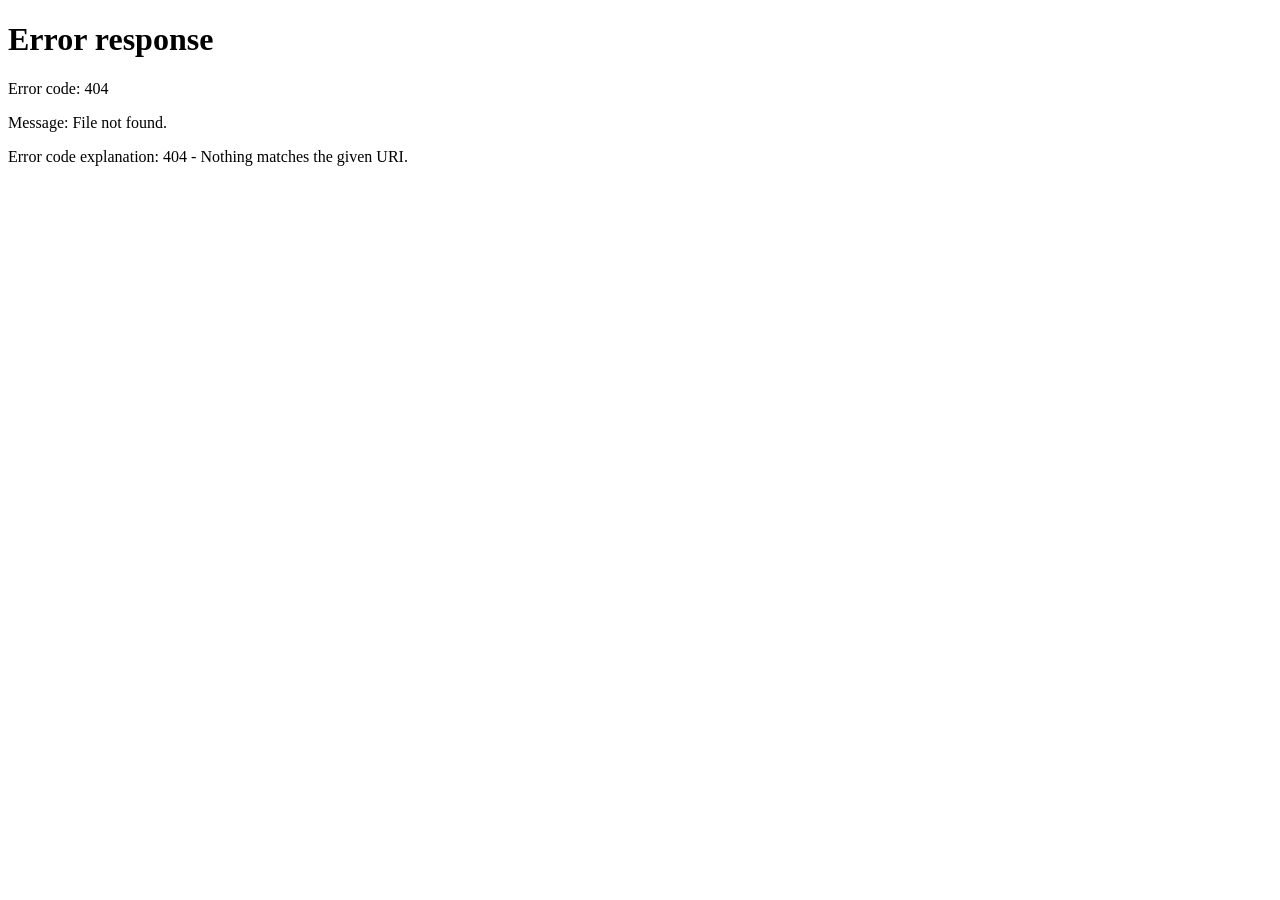
==== index.html @ 043a86d4 "Create index.html" ====
<!DOCTYPE html>
<html lang="en">

<head>
    <meta charset="UTF-8">
    <title>Redirecting to Dashboard...</title>
    <meta http-equiv="refresh" content="0; url=pages/dashboard.html">
    <script>
        window.location.href = "dashboard.html";
    </script>
</head>

<body>
    <p>If you are not redirected automatically, please follow this link: <a href="dashboard.html">Dashboard</a>.</p>
</body>

</html>
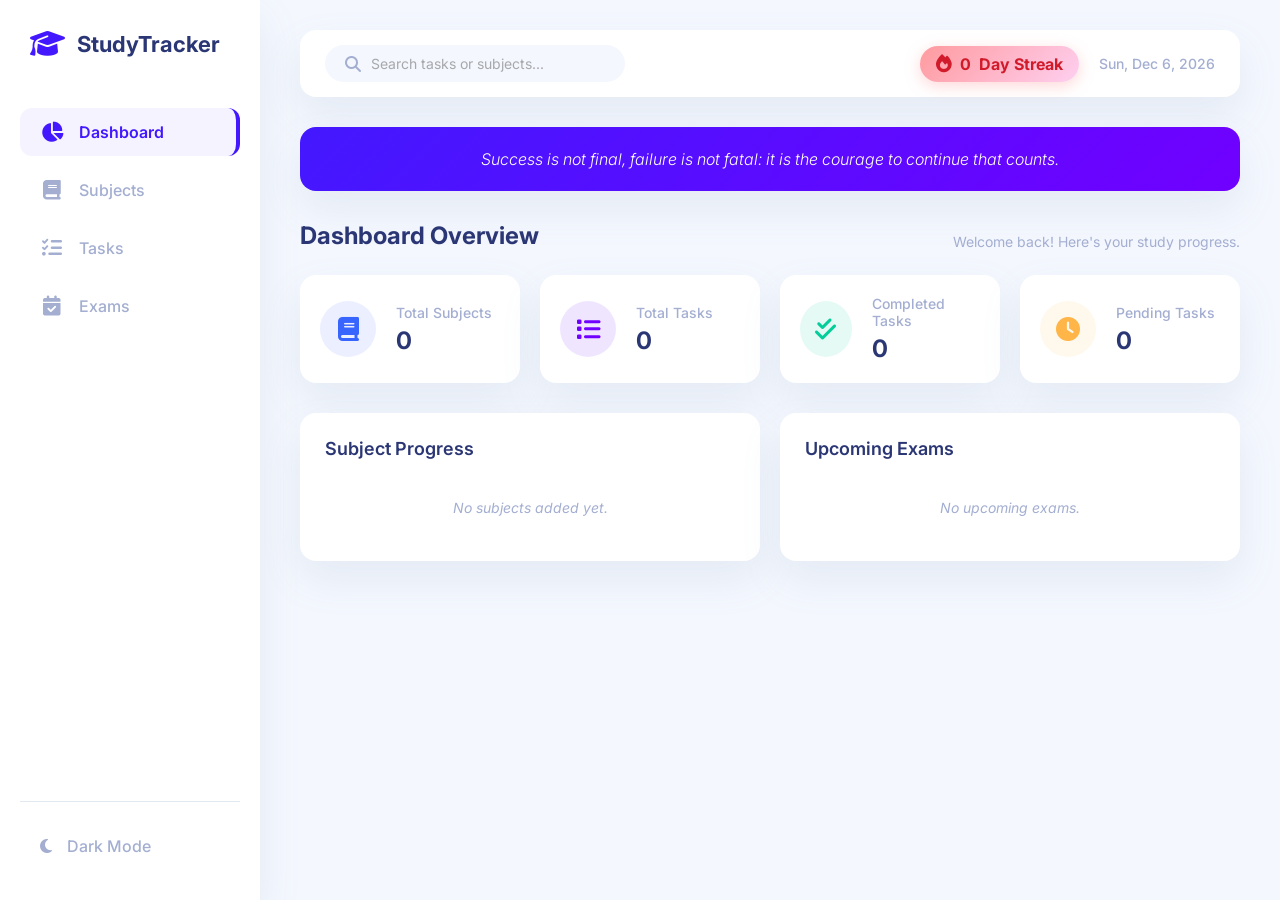
==== commit 0ee24a70: "Update index.html" ====
--- a/index.html
+++ b/index.html
@@ -6,12 +6,12 @@
     <title>Redirecting to Dashboard...</title>
     <meta http-equiv="refresh" content="0; url=pages/dashboard.html">
     <script>
-        window.location.href = "dashboard.html";
+        window.location.href = "pages/dashboard.html";
     </script>
 </head>
 
 <body>
-    <p>If you are not redirected automatically, please follow this link: <a href="dashboard.html">Dashboard</a>.</p>
+    <p>If you are not redirected automatically, please follow this link: <a href="pages/dashboard.html">Dashboard</a>.</p>
 </body>
 
 </html>
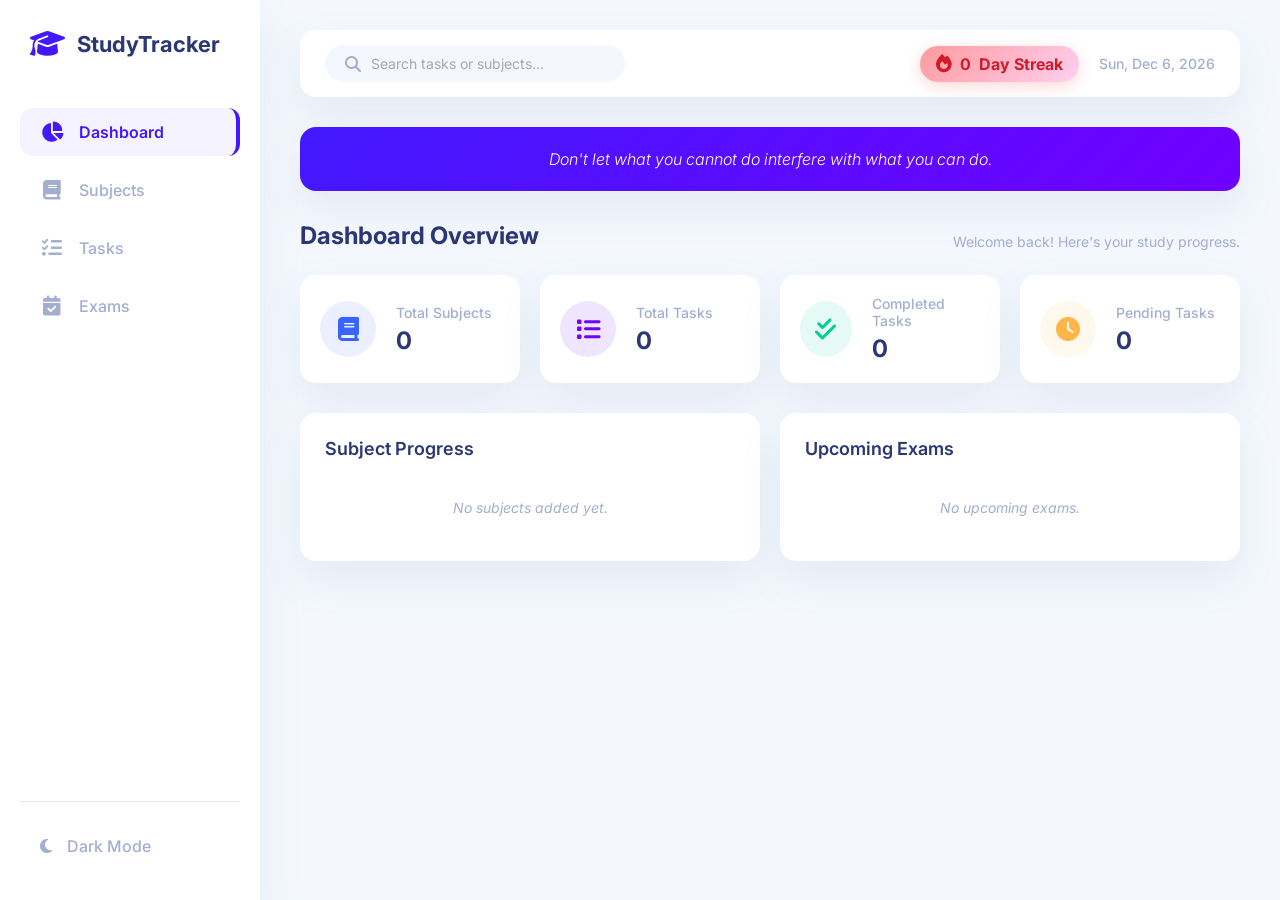
==== commit ed9083aa: "Update index.html" ====
--- a/index.html
+++ b/index.html
@@ -6,12 +6,12 @@
     <title>Redirecting to Dashboard...</title>
     <meta http-equiv="refresh" content="0; url=pages/dashboard.html">
     <script>
-        window.location.href = "pages/dashboard.html";
+        window.location.href = "./pages/dashboard.html";
     </script>
 </head>
 
 <body>
-    <p>If you are not redirected automatically, please follow this link: <a href="pages/dashboard.html">Dashboard</a>.</p>
+    <p>If you are not redirected automatically, please follow this link: <a href="./pages/dashboard.html">Dashboard</a>.</p>
 </body>
 
 </html>
